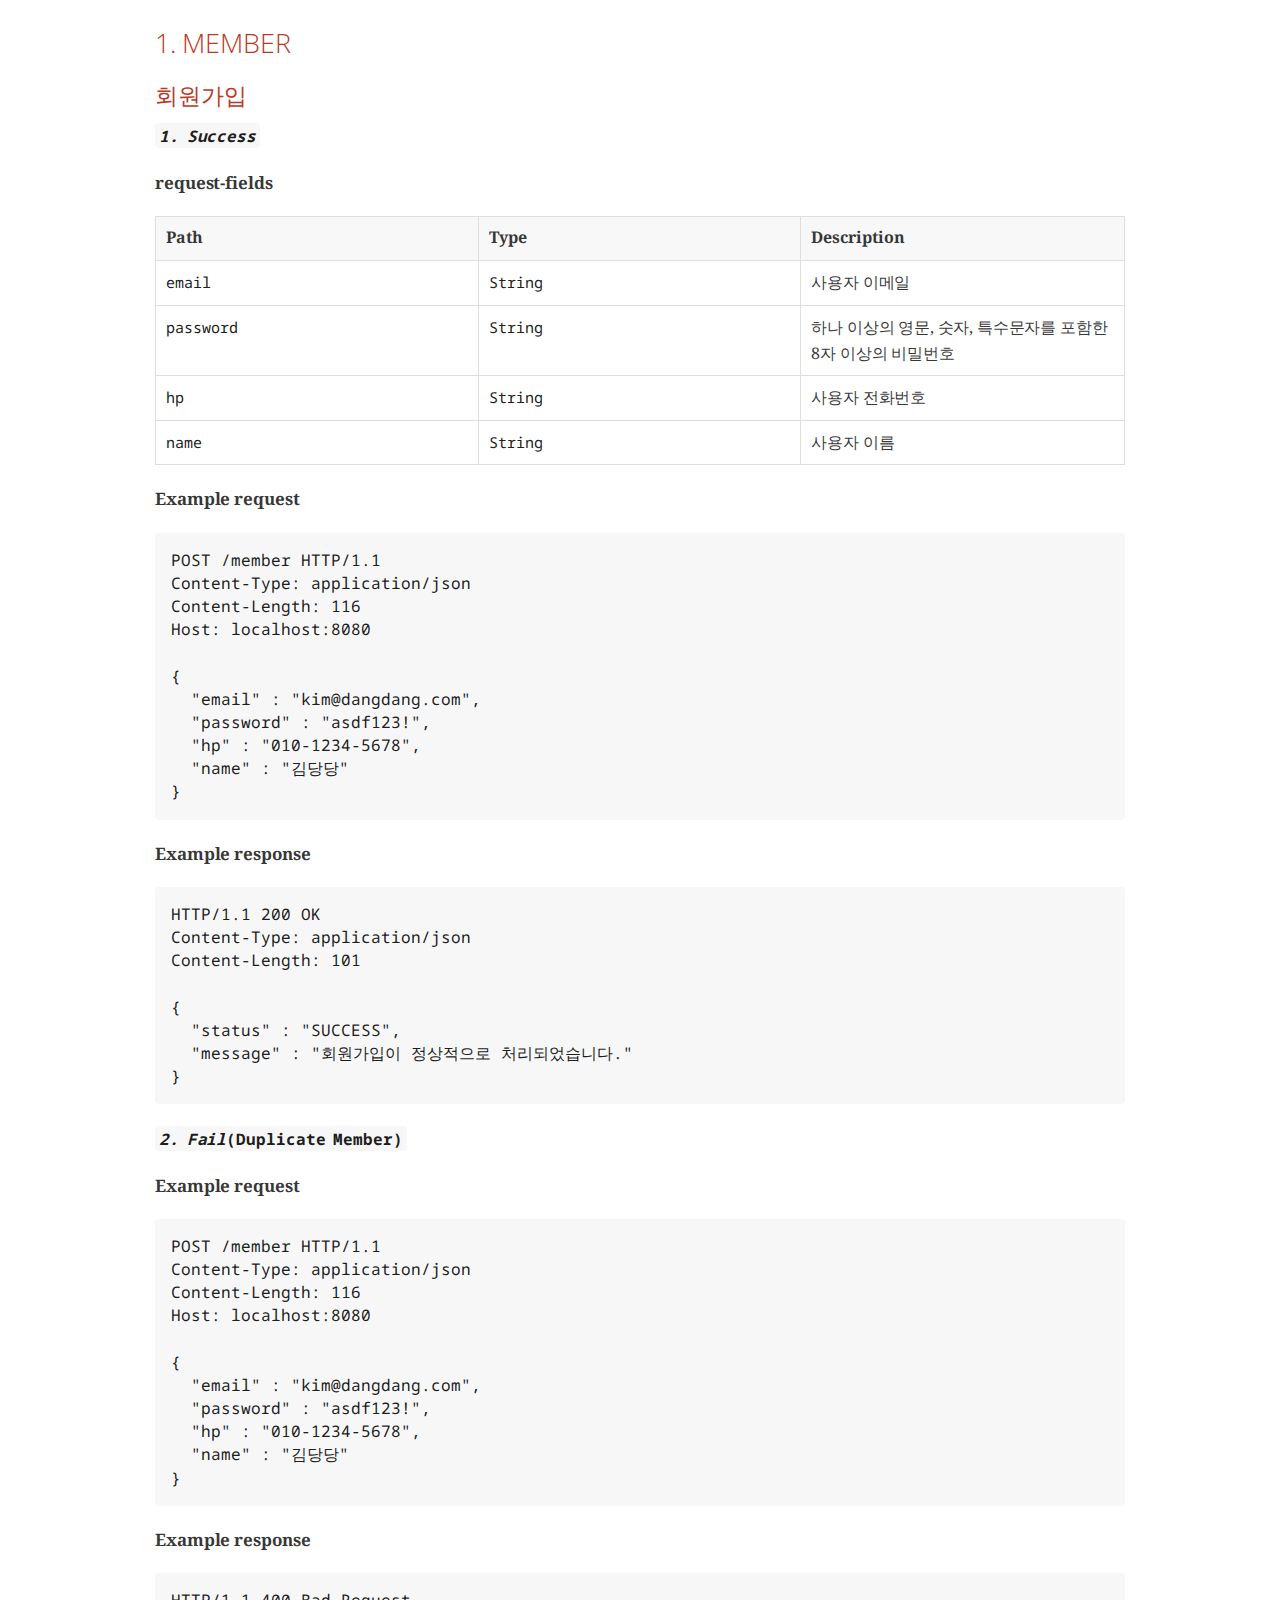
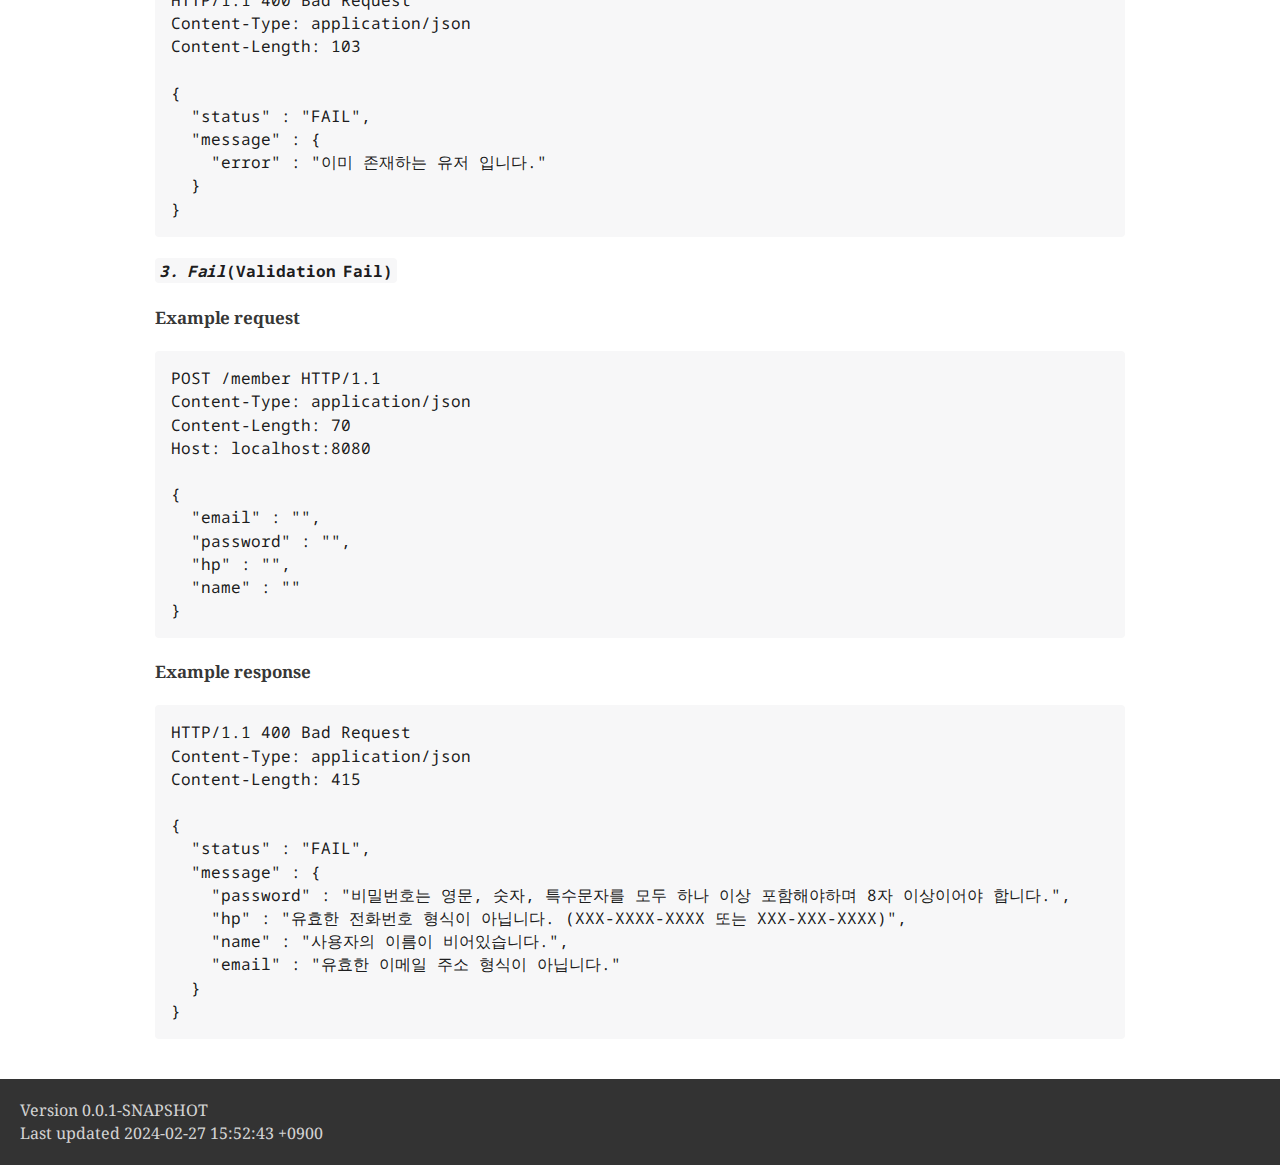
==== src/main/resources/static/docs/api-guide.html @ 4c4b7e00 "refactor: API 응답 양식 변경 chore: 멤버 컨트롤러 스펙 메시지 변경 / 빌드 그래들 Rest Docs 추가 implement: 회원가입 테스트 코드 작성" ====
<!DOCTYPE html>
<html lang="en">
<head>
<meta charset="UTF-8">
<meta http-equiv="X-UA-Compatible" content="IE=edge">
<meta name="viewport" content="width=device-width, initial-scale=1.0">
<meta name="generator" content="Asciidoctor 2.0.10">
<title>1. MEMBER</title>
<link rel="stylesheet" href="https://fonts.googleapis.com/css?family=Open+Sans:300,300italic,400,400italic,600,600italic%7CNoto+Serif:400,400italic,700,700italic%7CDroid+Sans+Mono:400,700">
<style>
/* Asciidoctor default stylesheet | MIT License | https://asciidoctor.org */
/* Uncomment @import statement to use as custom stylesheet */
/*@import "https://fonts.googleapis.com/css?family=Open+Sans:300,300italic,400,400italic,600,600italic%7CNoto+Serif:400,400italic,700,700italic%7CDroid+Sans+Mono:400,700";*/
article,aside,details,figcaption,figure,footer,header,hgroup,main,nav,section{display:block}
audio,video{display:inline-block}
audio:not([controls]){display:none;height:0}
html{font-family:sans-serif;-ms-text-size-adjust:100%;-webkit-text-size-adjust:100%}
a{background:none}
a:focus{outline:thin dotted}
a:active,a:hover{outline:0}
h1{font-size:2em;margin:.67em 0}
abbr[title]{border-bottom:1px dotted}
b,strong{font-weight:bold}
dfn{font-style:italic}
hr{-moz-box-sizing:content-box;box-sizing:content-box;height:0}
mark{background:#ff0;color:#000}
code,kbd,pre,samp{font-family:monospace;font-size:1em}
pre{white-space:pre-wrap}
q{quotes:"\201C" "\201D" "\2018" "\2019"}
small{font-size:80%}
sub,sup{font-size:75%;line-height:0;position:relative;vertical-align:baseline}
sup{top:-.5em}
sub{bottom:-.25em}
img{border:0}
svg:not(:root){overflow:hidden}
figure{margin:0}
fieldset{border:1px solid silver;margin:0 2px;padding:.35em .625em .75em}
legend{border:0;padding:0}
button,input,select,textarea{font-family:inherit;font-size:100%;margin:0}
button,input{line-height:normal}
button,select{text-transform:none}
button,html input[type="button"],input[type="reset"],input[type="submit"]{-webkit-appearance:button;cursor:pointer}
button[disabled],html input[disabled]{cursor:default}
input[type="checkbox"],input[type="radio"]{box-sizing:border-box;padding:0}
button::-moz-focus-inner,input::-moz-focus-inner{border:0;padding:0}
textarea{overflow:auto;vertical-align:top}
table{border-collapse:collapse;border-spacing:0}
*,*::before,*::after{-moz-box-sizing:border-box;-webkit-box-sizing:border-box;box-sizing:border-box}
html,body{font-size:100%}
body{background:#fff;color:rgba(0,0,0,.8);padding:0;margin:0;font-family:"Noto Serif","DejaVu Serif",serif;font-weight:400;font-style:normal;line-height:1;position:relative;cursor:auto;tab-size:4;-moz-osx-font-smoothing:grayscale;-webkit-font-smoothing:antialiased}
a:hover{cursor:pointer}
img,object,embed{max-width:100%;height:auto}
object,embed{height:100%}
img{-ms-interpolation-mode:bicubic}
.left{float:left!important}
.right{float:right!important}
.text-left{text-align:left!important}
.text-right{text-align:right!important}
.text-center{text-align:center!important}
.text-justify{text-align:justify!important}
.hide{display:none}
img,object,svg{display:inline-block;vertical-align:middle}
textarea{height:auto;min-height:50px}
select{width:100%}
.center{margin-left:auto;margin-right:auto}
.stretch{width:100%}
.subheader,.admonitionblock td.content>.title,.audioblock>.title,.exampleblock>.title,.imageblock>.title,.listingblock>.title,.literalblock>.title,.stemblock>.title,.openblock>.title,.paragraph>.title,.quoteblock>.title,table.tableblock>.title,.verseblock>.title,.videoblock>.title,.dlist>.title,.olist>.title,.ulist>.title,.qlist>.title,.hdlist>.title{line-height:1.45;color:#7a2518;font-weight:400;margin-top:0;margin-bottom:.25em}
div,dl,dt,dd,ul,ol,li,h1,h2,h3,#toctitle,.sidebarblock>.content>.title,h4,h5,h6,pre,form,p,blockquote,th,td{margin:0;padding:0;direction:ltr}
a{color:#2156a5;text-decoration:underline;line-height:inherit}
a:hover,a:focus{color:#1d4b8f}
a img{border:0}
p{font-family:inherit;font-weight:400;font-size:1em;line-height:1.6;margin-bottom:1.25em;text-rendering:optimizeLegibility}
p aside{font-size:.875em;line-height:1.35;font-style:italic}
h1,h2,h3,#toctitle,.sidebarblock>.content>.title,h4,h5,h6{font-family:"Open Sans","DejaVu Sans",sans-serif;font-weight:300;font-style:normal;color:#ba3925;text-rendering:optimizeLegibility;margin-top:1em;margin-bottom:.5em;line-height:1.0125em}
h1 small,h2 small,h3 small,#toctitle small,.sidebarblock>.content>.title small,h4 small,h5 small,h6 small{font-size:60%;color:#e99b8f;line-height:0}
h1{font-size:2.125em}
h2{font-size:1.6875em}
h3,#toctitle,.sidebarblock>.content>.title{font-size:1.375em}
h4,h5{font-size:1.125em}
h6{font-size:1em}
hr{border:solid #dddddf;border-width:1px 0 0;clear:both;margin:1.25em 0 1.1875em;height:0}
em,i{font-style:italic;line-height:inherit}
strong,b{font-weight:bold;line-height:inherit}
small{font-size:60%;line-height:inherit}
code{font-family:"Droid Sans Mono","DejaVu Sans Mono",monospace;font-weight:400;color:rgba(0,0,0,.9)}
ul,ol,dl{font-size:1em;line-height:1.6;margin-bottom:1.25em;list-style-position:outside;font-family:inherit}
ul,ol{margin-left:1.5em}
ul li ul,ul li ol{margin-left:1.25em;margin-bottom:0;font-size:1em}
ul.square li ul,ul.circle li ul,ul.disc li ul{list-style:inherit}
ul.square{list-style-type:square}
ul.circle{list-style-type:circle}
ul.disc{list-style-type:disc}
ol li ul,ol li ol{margin-left:1.25em;margin-bottom:0}
dl dt{margin-bottom:.3125em;font-weight:bold}
dl dd{margin-bottom:1.25em}
abbr,acronym{text-transform:uppercase;font-size:90%;color:rgba(0,0,0,.8);border-bottom:1px dotted #ddd;cursor:help}
abbr{text-transform:none}
blockquote{margin:0 0 1.25em;padding:.5625em 1.25em 0 1.1875em;border-left:1px solid #ddd}
blockquote cite{display:block;font-size:.9375em;color:rgba(0,0,0,.6)}
blockquote cite::before{content:"\2014 \0020"}
blockquote cite a,blockquote cite a:visited{color:rgba(0,0,0,.6)}
blockquote,blockquote p{line-height:1.6;color:rgba(0,0,0,.85)}
@media screen and (min-width:768px){h1,h2,h3,#toctitle,.sidebarblock>.content>.title,h4,h5,h6{line-height:1.2}
h1{font-size:2.75em}
h2{font-size:2.3125em}
h3,#toctitle,.sidebarblock>.content>.title{font-size:1.6875em}
h4{font-size:1.4375em}}
table{background:#fff;margin-bottom:1.25em;border:solid 1px #dedede}
table thead,table tfoot{background:#f7f8f7}
table thead tr th,table thead tr td,table tfoot tr th,table tfoot tr td{padding:.5em .625em .625em;font-size:inherit;color:rgba(0,0,0,.8);text-align:left}
table tr th,table tr td{padding:.5625em .625em;font-size:inherit;color:rgba(0,0,0,.8)}
table tr.even,table tr.alt{background:#f8f8f7}
table thead tr th,table tfoot tr th,table tbody tr td,table tr td,table tfoot tr td{display:table-cell;line-height:1.6}
h1,h2,h3,#toctitle,.sidebarblock>.content>.title,h4,h5,h6{line-height:1.2;word-spacing:-.05em}
h1 strong,h2 strong,h3 strong,#toctitle strong,.sidebarblock>.content>.title strong,h4 strong,h5 strong,h6 strong{font-weight:400}
.clearfix::before,.clearfix::after,.float-group::before,.float-group::after{content:" ";display:table}
.clearfix::after,.float-group::after{clear:both}
:not(pre):not([class^=L])>code{font-size:.9375em;font-style:normal!important;letter-spacing:0;padding:.1em .5ex;word-spacing:-.15em;background:#f7f7f8;-webkit-border-radius:4px;border-radius:4px;line-height:1.45;text-rendering:optimizeSpeed;word-wrap:break-word}
:not(pre)>code.nobreak{word-wrap:normal}
:not(pre)>code.nowrap{white-space:nowrap}
pre{color:rgba(0,0,0,.9);font-family:"Droid Sans Mono","DejaVu Sans Mono",monospace;line-height:1.45;text-rendering:optimizeSpeed}
pre code,pre pre{color:inherit;font-size:inherit;line-height:inherit}
pre>code{display:block}
pre.nowrap,pre.nowrap pre{white-space:pre;word-wrap:normal}
em em{font-style:normal}
strong strong{font-weight:400}
.keyseq{color:rgba(51,51,51,.8)}
kbd{font-family:"Droid Sans Mono","DejaVu Sans Mono",monospace;display:inline-block;color:rgba(0,0,0,.8);font-size:.65em;line-height:1.45;background:#f7f7f7;border:1px solid #ccc;-webkit-border-radius:3px;border-radius:3px;-webkit-box-shadow:0 1px 0 rgba(0,0,0,.2),0 0 0 .1em white inset;box-shadow:0 1px 0 rgba(0,0,0,.2),0 0 0 .1em #fff inset;margin:0 .15em;padding:.2em .5em;vertical-align:middle;position:relative;top:-.1em;white-space:nowrap}
.keyseq kbd:first-child{margin-left:0}
.keyseq kbd:last-child{margin-right:0}
.menuseq,.menuref{color:#000}
.menuseq b:not(.caret),.menuref{font-weight:inherit}
.menuseq{word-spacing:-.02em}
.menuseq b.caret{font-size:1.25em;line-height:.8}
.menuseq i.caret{font-weight:bold;text-align:center;width:.45em}
b.button::before,b.button::after{position:relative;top:-1px;font-weight:400}
b.button::before{content:"[";padding:0 3px 0 2px}
b.button::after{content:"]";padding:0 2px 0 3px}
p a>code:hover{color:rgba(0,0,0,.9)}
#header,#content,#footnotes,#footer{width:100%;margin-left:auto;margin-right:auto;margin-top:0;margin-bottom:0;max-width:62.5em;*zoom:1;position:relative;padding-left:.9375em;padding-right:.9375em}
#header::before,#header::after,#content::before,#content::after,#footnotes::before,#footnotes::after,#footer::before,#footer::after{content:" ";display:table}
#header::after,#content::after,#footnotes::after,#footer::after{clear:both}
#content{margin-top:1.25em}
#content::before{content:none}
#header>h1:first-child{color:rgba(0,0,0,.85);margin-top:2.25rem;margin-bottom:0}
#header>h1:first-child+#toc{margin-top:8px;border-top:1px solid #dddddf}
#header>h1:only-child,body.toc2 #header>h1:nth-last-child(2){border-bottom:1px solid #dddddf;padding-bottom:8px}
#header .details{border-bottom:1px solid #dddddf;line-height:1.45;padding-top:.25em;padding-bottom:.25em;padding-left:.25em;color:rgba(0,0,0,.6);display:-ms-flexbox;display:-webkit-flex;display:flex;-ms-flex-flow:row wrap;-webkit-flex-flow:row wrap;flex-flow:row wrap}
#header .details span:first-child{margin-left:-.125em}
#header .details span.email a{color:rgba(0,0,0,.85)}
#header .details br{display:none}
#header .details br+span::before{content:"\00a0\2013\00a0"}
#header .details br+span.author::before{content:"\00a0\22c5\00a0";color:rgba(0,0,0,.85)}
#header .details br+span#revremark::before{content:"\00a0|\00a0"}
#header #revnumber{text-transform:capitalize}
#header #revnumber::after{content:"\00a0"}
#content>h1:first-child:not([class]){color:rgba(0,0,0,.85);border-bottom:1px solid #dddddf;padding-bottom:8px;margin-top:0;padding-top:1rem;margin-bottom:1.25rem}
#toc{border-bottom:1px solid #e7e7e9;padding-bottom:.5em}
#toc>ul{margin-left:.125em}
#toc ul.sectlevel0>li>a{font-style:italic}
#toc ul.sectlevel0 ul.sectlevel1{margin:.5em 0}
#toc ul{font-family:"Open Sans","DejaVu Sans",sans-serif;list-style-type:none}
#toc li{line-height:1.3334;margin-top:.3334em}
#toc a{text-decoration:none}
#toc a:active{text-decoration:underline}
#toctitle{color:#7a2518;font-size:1.2em}
@media screen and (min-width:768px){#toctitle{font-size:1.375em}
body.toc2{padding-left:15em;padding-right:0}
#toc.toc2{margin-top:0!important;background:#f8f8f7;position:fixed;width:15em;left:0;top:0;border-right:1px solid #e7e7e9;border-top-width:0!important;border-bottom-width:0!important;z-index:1000;padding:1.25em 1em;height:100%;overflow:auto}
#toc.toc2 #toctitle{margin-top:0;margin-bottom:.8rem;font-size:1.2em}
#toc.toc2>ul{font-size:.9em;margin-bottom:0}
#toc.toc2 ul ul{margin-left:0;padding-left:1em}
#toc.toc2 ul.sectlevel0 ul.sectlevel1{padding-left:0;margin-top:.5em;margin-bottom:.5em}
body.toc2.toc-right{padding-left:0;padding-right:15em}
body.toc2.toc-right #toc.toc2{border-right-width:0;border-left:1px solid #e7e7e9;left:auto;right:0}}
@media screen and (min-width:1280px){body.toc2{padding-left:20em;padding-right:0}
#toc.toc2{width:20em}
#toc.toc2 #toctitle{font-size:1.375em}
#toc.toc2>ul{font-size:.95em}
#toc.toc2 ul ul{padding-left:1.25em}
body.toc2.toc-right{padding-left:0;padding-right:20em}}
#content #toc{border-style:solid;border-width:1px;border-color:#e0e0dc;margin-bottom:1.25em;padding:1.25em;background:#f8f8f7;-webkit-border-radius:4px;border-radius:4px}
#content #toc>:first-child{margin-top:0}
#content #toc>:last-child{margin-bottom:0}
#footer{max-width:100%;background:rgba(0,0,0,.8);padding:1.25em}
#footer-text{color:rgba(255,255,255,.8);line-height:1.44}
#content{margin-bottom:.625em}
.sect1{padding-bottom:.625em}
@media screen and (min-width:768px){#content{margin-bottom:1.25em}
.sect1{padding-bottom:1.25em}}
.sect1:last-child{padding-bottom:0}
.sect1+.sect1{border-top:1px solid #e7e7e9}
#content h1>a.anchor,h2>a.anchor,h3>a.anchor,#toctitle>a.anchor,.sidebarblock>.content>.title>a.anchor,h4>a.anchor,h5>a.anchor,h6>a.anchor{position:absolute;z-index:1001;width:1.5ex;margin-left:-1.5ex;display:block;text-decoration:none!important;visibility:hidden;text-align:center;font-weight:400}
#content h1>a.anchor::before,h2>a.anchor::before,h3>a.anchor::before,#toctitle>a.anchor::before,.sidebarblock>.content>.title>a.anchor::before,h4>a.anchor::before,h5>a.anchor::before,h6>a.anchor::before{content:"\00A7";font-size:.85em;display:block;padding-top:.1em}
#content h1:hover>a.anchor,#content h1>a.anchor:hover,h2:hover>a.anchor,h2>a.anchor:hover,h3:hover>a.anchor,#toctitle:hover>a.anchor,.sidebarblock>.content>.title:hover>a.anchor,h3>a.anchor:hover,#toctitle>a.anchor:hover,.sidebarblock>.content>.title>a.anchor:hover,h4:hover>a.anchor,h4>a.anchor:hover,h5:hover>a.anchor,h5>a.anchor:hover,h6:hover>a.anchor,h6>a.anchor:hover{visibility:visible}
#content h1>a.link,h2>a.link,h3>a.link,#toctitle>a.link,.sidebarblock>.content>.title>a.link,h4>a.link,h5>a.link,h6>a.link{color:#ba3925;text-decoration:none}
#content h1>a.link:hover,h2>a.link:hover,h3>a.link:hover,#toctitle>a.link:hover,.sidebarblock>.content>.title>a.link:hover,h4>a.link:hover,h5>a.link:hover,h6>a.link:hover{color:#a53221}
details,.audioblock,.imageblock,.literalblock,.listingblock,.stemblock,.videoblock{margin-bottom:1.25em}
details>summary:first-of-type{cursor:pointer;display:list-item;outline:none;margin-bottom:.75em}
.admonitionblock td.content>.title,.audioblock>.title,.exampleblock>.title,.imageblock>.title,.listingblock>.title,.literalblock>.title,.stemblock>.title,.openblock>.title,.paragraph>.title,.quoteblock>.title,table.tableblock>.title,.verseblock>.title,.videoblock>.title,.dlist>.title,.olist>.title,.ulist>.title,.qlist>.title,.hdlist>.title{text-rendering:optimizeLegibility;text-align:left;font-family:"Noto Serif","DejaVu Serif",serif;font-size:1rem;font-style:italic}
table.tableblock.fit-content>caption.title{white-space:nowrap;width:0}
.paragraph.lead>p,#preamble>.sectionbody>[class="paragraph"]:first-of-type p{font-size:1.21875em;line-height:1.6;color:rgba(0,0,0,.85)}
table.tableblock #preamble>.sectionbody>[class="paragraph"]:first-of-type p{font-size:inherit}
.admonitionblock>table{border-collapse:separate;border:0;background:none;width:100%}
.admonitionblock>table td.icon{text-align:center;width:80px}
.admonitionblock>table td.icon img{max-width:none}
.admonitionblock>table td.icon .title{font-weight:bold;font-family:"Open Sans","DejaVu Sans",sans-serif;text-transform:uppercase}
.admonitionblock>table td.content{padding-left:1.125em;padding-right:1.25em;border-left:1px solid #dddddf;color:rgba(0,0,0,.6)}
.admonitionblock>table td.content>:last-child>:last-child{margin-bottom:0}
.exampleblock>.content{border-style:solid;border-width:1px;border-color:#e6e6e6;margin-bottom:1.25em;padding:1.25em;background:#fff;-webkit-border-radius:4px;border-radius:4px}
.exampleblock>.content>:first-child{margin-top:0}
.exampleblock>.content>:last-child{margin-bottom:0}
.sidebarblock{border-style:solid;border-width:1px;border-color:#dbdbd6;margin-bottom:1.25em;padding:1.25em;background:#f3f3f2;-webkit-border-radius:4px;border-radius:4px}
.sidebarblock>:first-child{margin-top:0}
.sidebarblock>:last-child{margin-bottom:0}
.sidebarblock>.content>.title{color:#7a2518;margin-top:0;text-align:center}
.exampleblock>.content>:last-child>:last-child,.exampleblock>.content .olist>ol>li:last-child>:last-child,.exampleblock>.content .ulist>ul>li:last-child>:last-child,.exampleblock>.content .qlist>ol>li:last-child>:last-child,.sidebarblock>.content>:last-child>:last-child,.sidebarblock>.content .olist>ol>li:last-child>:last-child,.sidebarblock>.content .ulist>ul>li:last-child>:last-child,.sidebarblock>.content .qlist>ol>li:last-child>:last-child{margin-bottom:0}
.literalblock pre,.listingblock>.content>pre{-webkit-border-radius:4px;border-radius:4px;word-wrap:break-word;overflow-x:auto;padding:1em;font-size:.8125em}
@media screen and (min-width:768px){.literalblock pre,.listingblock>.content>pre{font-size:.90625em}}
@media screen and (min-width:1280px){.literalblock pre,.listingblock>.content>pre{font-size:1em}}
.literalblock pre,.listingblock>.content>pre:not(.highlight),.listingblock>.content>pre[class="highlight"],.listingblock>.content>pre[class^="highlight "]{background:#f7f7f8}
.literalblock.output pre{color:#f7f7f8;background:rgba(0,0,0,.9)}
.listingblock>.content{position:relative}
.listingblock code[data-lang]::before{display:none;content:attr(data-lang);position:absolute;font-size:.75em;top:.425rem;right:.5rem;line-height:1;text-transform:uppercase;color:inherit;opacity:.5}
.listingblock:hover code[data-lang]::before{display:block}
.listingblock.terminal pre .command::before{content:attr(data-prompt);padding-right:.5em;color:inherit;opacity:.5}
.listingblock.terminal pre .command:not([data-prompt])::before{content:"$"}
.listingblock pre.highlightjs{padding:0}
.listingblock pre.highlightjs>code{padding:1em;-webkit-border-radius:4px;border-radius:4px}
.listingblock pre.prettyprint{border-width:0}
.prettyprint{background:#f7f7f8}
pre.prettyprint .linenums{line-height:1.45;margin-left:2em}
pre.prettyprint li{background:none;list-style-type:inherit;padding-left:0}
pre.prettyprint li code[data-lang]::before{opacity:1}
pre.prettyprint li:not(:first-child) code[data-lang]::before{display:none}
table.linenotable{border-collapse:separate;border:0;margin-bottom:0;background:none}
table.linenotable td[class]{color:inherit;vertical-align:top;padding:0;line-height:inherit;white-space:normal}
table.linenotable td.code{padding-left:.75em}
table.linenotable td.linenos{border-right:1px solid currentColor;opacity:.35;padding-right:.5em}
pre.pygments .lineno{border-right:1px solid currentColor;opacity:.35;display:inline-block;margin-right:.75em}
pre.pygments .lineno::before{content:"";margin-right:-.125em}
.quoteblock{margin:0 1em 1.25em 1.5em;display:table}
.quoteblock:not(.excerpt)>.title{margin-left:-1.5em;margin-bottom:.75em}
.quoteblock blockquote,.quoteblock p{color:rgba(0,0,0,.85);font-size:1.15rem;line-height:1.75;word-spacing:.1em;letter-spacing:0;font-style:italic;text-align:justify}
.quoteblock blockquote{margin:0;padding:0;border:0}
.quoteblock blockquote::before{content:"\201c";float:left;font-size:2.75em;font-weight:bold;line-height:.6em;margin-left:-.6em;color:#7a2518;text-shadow:0 1px 2px rgba(0,0,0,.1)}
.quoteblock blockquote>.paragraph:last-child p{margin-bottom:0}
.quoteblock .attribution{margin-top:.75em;margin-right:.5ex;text-align:right}
.verseblock{margin:0 1em 1.25em}
.verseblock pre{font-family:"Open Sans","DejaVu Sans",sans;font-size:1.15rem;color:rgba(0,0,0,.85);font-weight:300;text-rendering:optimizeLegibility}
.verseblock pre strong{font-weight:400}
.verseblock .attribution{margin-top:1.25rem;margin-left:.5ex}
.quoteblock .attribution,.verseblock .attribution{font-size:.9375em;line-height:1.45;font-style:italic}
.quoteblock .attribution br,.verseblock .attribution br{display:none}
.quoteblock .attribution cite,.verseblock .attribution cite{display:block;letter-spacing:-.025em;color:rgba(0,0,0,.6)}
.quoteblock.abstract blockquote::before,.quoteblock.excerpt blockquote::before,.quoteblock .quoteblock blockquote::before{display:none}
.quoteblock.abstract blockquote,.quoteblock.abstract p,.quoteblock.excerpt blockquote,.quoteblock.excerpt p,.quoteblock .quoteblock blockquote,.quoteblock .quoteblock p{line-height:1.6;word-spacing:0}
.quoteblock.abstract{margin:0 1em 1.25em;display:block}
.quoteblock.abstract>.title{margin:0 0 .375em;font-size:1.15em;text-align:center}
.quoteblock.excerpt>blockquote,.quoteblock .quoteblock{padding:0 0 .25em 1em;border-left:.25em solid #dddddf}
.quoteblock.excerpt,.quoteblock .quoteblock{margin-left:0}
.quoteblock.excerpt blockquote,.quoteblock.excerpt p,.quoteblock .quoteblock blockquote,.quoteblock .quoteblock p{color:inherit;font-size:1.0625rem}
.quoteblock.excerpt .attribution,.quoteblock .quoteblock .attribution{color:inherit;text-align:left;margin-right:0}
table.tableblock{max-width:100%;border-collapse:separate}
p.tableblock:last-child{margin-bottom:0}
td.tableblock>.content>:last-child{margin-bottom:-1.25em}
td.tableblock>.content>:last-child.sidebarblock{margin-bottom:0}
table.tableblock,th.tableblock,td.tableblock{border:0 solid #dedede}
table.grid-all>thead>tr>.tableblock,table.grid-all>tbody>tr>.tableblock{border-width:0 1px 1px 0}
table.grid-all>tfoot>tr>.tableblock{border-width:1px 1px 0 0}
table.grid-cols>*>tr>.tableblock{border-width:0 1px 0 0}
table.grid-rows>thead>tr>.tableblock,table.grid-rows>tbody>tr>.tableblock{border-width:0 0 1px}
table.grid-rows>tfoot>tr>.tableblock{border-width:1px 0 0}
table.grid-all>*>tr>.tableblock:last-child,table.grid-cols>*>tr>.tableblock:last-child{border-right-width:0}
table.grid-all>tbody>tr:last-child>.tableblock,table.grid-all>thead:last-child>tr>.tableblock,table.grid-rows>tbody>tr:last-child>.tableblock,table.grid-rows>thead:last-child>tr>.tableblock{border-bottom-width:0}
table.frame-all{border-width:1px}
table.frame-sides{border-width:0 1px}
table.frame-topbot,table.frame-ends{border-width:1px 0}
table.stripes-all tr,table.stripes-odd tr:nth-of-type(odd),table.stripes-even tr:nth-of-type(even),table.stripes-hover tr:hover{background:#f8f8f7}
th.halign-left,td.halign-left{text-align:left}
th.halign-right,td.halign-right{text-align:right}
th.halign-center,td.halign-center{text-align:center}
th.valign-top,td.valign-top{vertical-align:top}
th.valign-bottom,td.valign-bottom{vertical-align:bottom}
th.valign-middle,td.valign-middle{vertical-align:middle}
table thead th,table tfoot th{font-weight:bold}
tbody tr th{display:table-cell;line-height:1.6;background:#f7f8f7}
tbody tr th,tbody tr th p,tfoot tr th,tfoot tr th p{color:rgba(0,0,0,.8);font-weight:bold}
p.tableblock>code:only-child{background:none;padding:0}
p.tableblock{font-size:1em}
ol{margin-left:1.75em}
ul li ol{margin-left:1.5em}
dl dd{margin-left:1.125em}
dl dd:last-child,dl dd:last-child>:last-child{margin-bottom:0}
ol>li p,ul>li p,ul dd,ol dd,.olist .olist,.ulist .ulist,.ulist .olist,.olist .ulist{margin-bottom:.625em}
ul.checklist,ul.none,ol.none,ul.no-bullet,ol.no-bullet,ol.unnumbered,ul.unstyled,ol.unstyled{list-style-type:none}
ul.no-bullet,ol.no-bullet,ol.unnumbered{margin-left:.625em}
ul.unstyled,ol.unstyled{margin-left:0}
ul.checklist{margin-left:.625em}
ul.checklist li>p:first-child>.fa-square-o:first-child,ul.checklist li>p:first-child>.fa-check-square-o:first-child{width:1.25em;font-size:.8em;position:relative;bottom:.125em}
ul.checklist li>p:first-child>input[type="checkbox"]:first-child{margin-right:.25em}
ul.inline{display:-ms-flexbox;display:-webkit-box;display:flex;-ms-flex-flow:row wrap;-webkit-flex-flow:row wrap;flex-flow:row wrap;list-style:none;margin:0 0 .625em -1.25em}
ul.inline>li{margin-left:1.25em}
.unstyled dl dt{font-weight:400;font-style:normal}
ol.arabic{list-style-type:decimal}
ol.decimal{list-style-type:decimal-leading-zero}
ol.loweralpha{list-style-type:lower-alpha}
ol.upperalpha{list-style-type:upper-alpha}
ol.lowerroman{list-style-type:lower-roman}
ol.upperroman{list-style-type:upper-roman}
ol.lowergreek{list-style-type:lower-greek}
.hdlist>table,.colist>table{border:0;background:none}
.hdlist>table>tbody>tr,.colist>table>tbody>tr{background:none}
td.hdlist1,td.hdlist2{vertical-align:top;padding:0 .625em}
td.hdlist1{font-weight:bold;padding-bottom:1.25em}
.literalblock+.colist,.listingblock+.colist{margin-top:-.5em}
.colist td:not([class]):first-child{padding:.4em .75em 0;line-height:1;vertical-align:top}
.colist td:not([class]):first-child img{max-width:none}
.colist td:not([class]):last-child{padding:.25em 0}
.thumb,.th{line-height:0;display:inline-block;border:solid 4px #fff;-webkit-box-shadow:0 0 0 1px #ddd;box-shadow:0 0 0 1px #ddd}
.imageblock.left{margin:.25em .625em 1.25em 0}
.imageblock.right{margin:.25em 0 1.25em .625em}
.imageblock>.title{margin-bottom:0}
.imageblock.thumb,.imageblock.th{border-width:6px}
.imageblock.thumb>.title,.imageblock.th>.title{padding:0 .125em}
.image.left,.image.right{margin-top:.25em;margin-bottom:.25em;display:inline-block;line-height:0}
.image.left{margin-right:.625em}
.image.right{margin-left:.625em}
a.image{text-decoration:none;display:inline-block}
a.image object{pointer-events:none}
sup.footnote,sup.footnoteref{font-size:.875em;position:static;vertical-align:super}
sup.footnote a,sup.footnoteref a{text-decoration:none}
sup.footnote a:active,sup.footnoteref a:active{text-decoration:underline}
#footnotes{padding-top:.75em;padding-bottom:.75em;margin-bottom:.625em}
#footnotes hr{width:20%;min-width:6.25em;margin:-.25em 0 .75em;border-width:1px 0 0}
#footnotes .footnote{padding:0 .375em 0 .225em;line-height:1.3334;font-size:.875em;margin-left:1.2em;margin-bottom:.2em}
#footnotes .footnote a:first-of-type{font-weight:bold;text-decoration:none;margin-left:-1.05em}
#footnotes .footnote:last-of-type{margin-bottom:0}
#content #footnotes{margin-top:-.625em;margin-bottom:0;padding:.75em 0}
.gist .file-data>table{border:0;background:#fff;width:100%;margin-bottom:0}
.gist .file-data>table td.line-data{width:99%}
div.unbreakable{page-break-inside:avoid}
.big{font-size:larger}
.small{font-size:smaller}
.underline{text-decoration:underline}
.overline{text-decoration:overline}
.line-through{text-decoration:line-through}
.aqua{color:#00bfbf}
.aqua-background{background:#00fafa}
.black{color:#000}
.black-background{background:#000}
.blue{color:#0000bf}
.blue-background{background:#0000fa}
.fuchsia{color:#bf00bf}
.fuchsia-background{background:#fa00fa}
.gray{color:#606060}
.gray-background{background:#7d7d7d}
.green{color:#006000}
.green-background{background:#007d00}
.lime{color:#00bf00}
.lime-background{background:#00fa00}
.maroon{color:#600000}
.maroon-background{background:#7d0000}
.navy{color:#000060}
.navy-background{background:#00007d}
.olive{color:#606000}
.olive-background{background:#7d7d00}
.purple{color:#600060}
.purple-background{background:#7d007d}
.red{color:#bf0000}
.red-background{background:#fa0000}
.silver{color:#909090}
.silver-background{background:#bcbcbc}
.teal{color:#006060}
.teal-background{background:#007d7d}
.white{color:#bfbfbf}
.white-background{background:#fafafa}
.yellow{color:#bfbf00}
.yellow-background{background:#fafa00}
span.icon>.fa{cursor:default}
a span.icon>.fa{cursor:inherit}
.admonitionblock td.icon [class^="fa icon-"]{font-size:2.5em;text-shadow:1px 1px 2px rgba(0,0,0,.5);cursor:default}
.admonitionblock td.icon .icon-note::before{content:"\f05a";color:#19407c}
.admonitionblock td.icon .icon-tip::before{content:"\f0eb";text-shadow:1px 1px 2px rgba(155,155,0,.8);color:#111}
.admonitionblock td.icon .icon-warning::before{content:"\f071";color:#bf6900}
.admonitionblock td.icon .icon-caution::before{content:"\f06d";color:#bf3400}
.admonitionblock td.icon .icon-important::before{content:"\f06a";color:#bf0000}
.conum[data-value]{display:inline-block;color:#fff!important;background:rgba(0,0,0,.8);-webkit-border-radius:100px;border-radius:100px;text-align:center;font-size:.75em;width:1.67em;height:1.67em;line-height:1.67em;font-family:"Open Sans","DejaVu Sans",sans-serif;font-style:normal;font-weight:bold}
.conum[data-value] *{color:#fff!important}
.conum[data-value]+b{display:none}
.conum[data-value]::after{content:attr(data-value)}
pre .conum[data-value]{position:relative;top:-.125em}
b.conum *{color:inherit!important}
.conum:not([data-value]):empty{display:none}
dt,th.tableblock,td.content,div.footnote{text-rendering:optimizeLegibility}
h1,h2,p,td.content,span.alt{letter-spacing:-.01em}
p strong,td.content strong,div.footnote strong{letter-spacing:-.005em}
p,blockquote,dt,td.content,span.alt{font-size:1.0625rem}
p{margin-bottom:1.25rem}
.sidebarblock p,.sidebarblock dt,.sidebarblock td.content,p.tableblock{font-size:1em}
.exampleblock>.content{background:#fffef7;border-color:#e0e0dc;-webkit-box-shadow:0 1px 4px #e0e0dc;box-shadow:0 1px 4px #e0e0dc}
.print-only{display:none!important}
@page{margin:1.25cm .75cm}
@media print{*{-webkit-box-shadow:none!important;box-shadow:none!important;text-shadow:none!important}
html{font-size:80%}
a{color:inherit!important;text-decoration:underline!important}
a.bare,a[href^="#"],a[href^="mailto:"]{text-decoration:none!important}
a[href^="http:"]:not(.bare)::after,a[href^="https:"]:not(.bare)::after{content:"(" attr(href) ")";display:inline-block;font-size:.875em;padding-left:.25em}
abbr[title]::after{content:" (" attr(title) ")"}
pre,blockquote,tr,img,object,svg{page-break-inside:avoid}
thead{display:table-header-group}
svg{max-width:100%}
p,blockquote,dt,td.content{font-size:1em;orphans:3;widows:3}
h2,h3,#toctitle,.sidebarblock>.content>.title{page-break-after:avoid}
#toc,.sidebarblock,.exampleblock>.content{background:none!important}
#toc{border-bottom:1px solid #dddddf!important;padding-bottom:0!important}
body.book #header{text-align:center}
body.book #header>h1:first-child{border:0!important;margin:2.5em 0 1em}
body.book #header .details{border:0!important;display:block;padding:0!important}
body.book #header .details span:first-child{margin-left:0!important}
body.book #header .details br{display:block}
body.book #header .details br+span::before{content:none!important}
body.book #toc{border:0!important;text-align:left!important;padding:0!important;margin:0!important}
body.book #toc,body.book #preamble,body.book h1.sect0,body.book .sect1>h2{page-break-before:always}
.listingblock code[data-lang]::before{display:block}
#footer{padding:0 .9375em}
.hide-on-print{display:none!important}
.print-only{display:block!important}
.hide-for-print{display:none!important}
.show-for-print{display:inherit!important}}
@media print,amzn-kf8{#header>h1:first-child{margin-top:1.25rem}
.sect1{padding:0!important}
.sect1+.sect1{border:0}
#footer{background:none}
#footer-text{color:rgba(0,0,0,.6);font-size:.9em}}
@media amzn-kf8{#header,#content,#footnotes,#footer{padding:0}}
</style>
</head>
<body class="article">
<div id="header">
</div>
<div id="content">
<div class="sect2">
<h3 id="_1_member">1. MEMBER</h3>
<div class="sect3">
<h4 id="_회원가입">회원가입</h4>
<div class="paragraph">
<p><code><strong><em>1. Success</em></strong></code></p>
</div>
<div class="paragraph">
<p><strong>request-fields</strong></p>
</div>
<table class="tableblock frame-all grid-all stretch">
<colgroup>
<col style="width: 33.3333%;">
<col style="width: 33.3333%;">
<col style="width: 33.3334%;">
</colgroup>
<thead>
<tr>
<th class="tableblock halign-left valign-top">Path</th>
<th class="tableblock halign-left valign-top">Type</th>
<th class="tableblock halign-left valign-top">Description</th>
</tr>
</thead>
<tbody>
<tr>
<td class="tableblock halign-left valign-top"><p class="tableblock"><code>email</code></p></td>
<td class="tableblock halign-left valign-top"><p class="tableblock"><code>String</code></p></td>
<td class="tableblock halign-left valign-top"><p class="tableblock">사용자 이메일</p></td>
</tr>
<tr>
<td class="tableblock halign-left valign-top"><p class="tableblock"><code>password</code></p></td>
<td class="tableblock halign-left valign-top"><p class="tableblock"><code>String</code></p></td>
<td class="tableblock halign-left valign-top"><p class="tableblock">하나 이상의 영문, 숫자, 특수문자를 포함한 8자 이상의 비밀번호</p></td>
</tr>
<tr>
<td class="tableblock halign-left valign-top"><p class="tableblock"><code>hp</code></p></td>
<td class="tableblock halign-left valign-top"><p class="tableblock"><code>String</code></p></td>
<td class="tableblock halign-left valign-top"><p class="tableblock">사용자 전화번호</p></td>
</tr>
<tr>
<td class="tableblock halign-left valign-top"><p class="tableblock"><code>name</code></p></td>
<td class="tableblock halign-left valign-top"><p class="tableblock"><code>String</code></p></td>
<td class="tableblock halign-left valign-top"><p class="tableblock">사용자 이름</p></td>
</tr>
</tbody>
</table>
<div class="paragraph">
<p><strong>Example request</strong></p>
</div>
<div class="listingblock">
<div class="content">
<pre class="highlight nowrap"><code class="language-http" data-lang="http">POST /member HTTP/1.1
Content-Type: application/json
Content-Length: 116
Host: localhost:8080

{
  "email" : "kim@dangdang.com",
  "password" : "asdf123!",
  "hp" : "010-1234-5678",
  "name" : "김당당"
}</code></pre>
</div>
</div>
<div class="paragraph">
<p><strong>Example response</strong></p>
</div>
<div class="listingblock">
<div class="content">
<pre class="highlight nowrap"><code class="language-http" data-lang="http">HTTP/1.1 200 OK
Content-Type: application/json
Content-Length: 101

{
  "status" : "SUCCESS",
  "message" : "회원가입이 정상적으로 처리되었습니다."
}</code></pre>
</div>
</div>
<div class="paragraph">
<p><code><strong><em>2. Fail</em>(Duplicate Member)</strong></code></p>
</div>
<div class="paragraph">
<p><strong>Example request</strong></p>
</div>
<div class="listingblock">
<div class="content">
<pre class="highlight nowrap"><code class="language-http" data-lang="http">POST /member HTTP/1.1
Content-Type: application/json
Content-Length: 116
Host: localhost:8080

{
  "email" : "kim@dangdang.com",
  "password" : "asdf123!",
  "hp" : "010-1234-5678",
  "name" : "김당당"
}</code></pre>
</div>
</div>
<div class="paragraph">
<p><strong>Example response</strong></p>
</div>
<div class="listingblock">
<div class="content">
<pre class="highlight nowrap"><code class="language-http" data-lang="http">HTTP/1.1 400 Bad Request
Content-Type: application/json
Content-Length: 103

{
  "status" : "FAIL",
  "message" : {
    "error" : "이미 존재하는 유저 입니다."
  }
}</code></pre>
</div>
</div>
<div class="paragraph">
<p><code><strong><em>3. Fail</em>(Validation Fail)</strong></code></p>
</div>
<div class="paragraph">
<p><strong>Example request</strong></p>
</div>
<div class="listingblock">
<div class="content">
<pre class="highlight nowrap"><code class="language-http" data-lang="http">POST /member HTTP/1.1
Content-Type: application/json
Content-Length: 70
Host: localhost:8080

{
  "email" : "",
  "password" : "",
  "hp" : "",
  "name" : ""
}</code></pre>
</div>
</div>
<div class="paragraph">
<p><strong>Example response</strong></p>
</div>
<div class="listingblock">
<div class="content">
<pre class="highlight nowrap"><code class="language-http" data-lang="http">HTTP/1.1 400 Bad Request
Content-Type: application/json
Content-Length: 415

{
  "status" : "FAIL",
  "message" : {
    "password" : "비밀번호는 영문, 숫자, 특수문자를 모두 하나 이상 포함해야하며 8자 이상이어야 합니다.",
    "hp" : "유효한 전화번호 형식이 아닙니다. (XXX-XXXX-XXXX 또는 XXX-XXX-XXXX)",
    "name" : "사용자의 이름이 비어있습니다.",
    "email" : "유효한 이메일 주소 형식이 아닙니다."
  }
}</code></pre>
</div>
</div>
</div>
</div>
</div>
<div id="footer">
<div id="footer-text">
Version 0.0.1-SNAPSHOT<br>
Last updated 2024-02-27 15:52:43 +0900
</div>
</div>
</body>
</html>
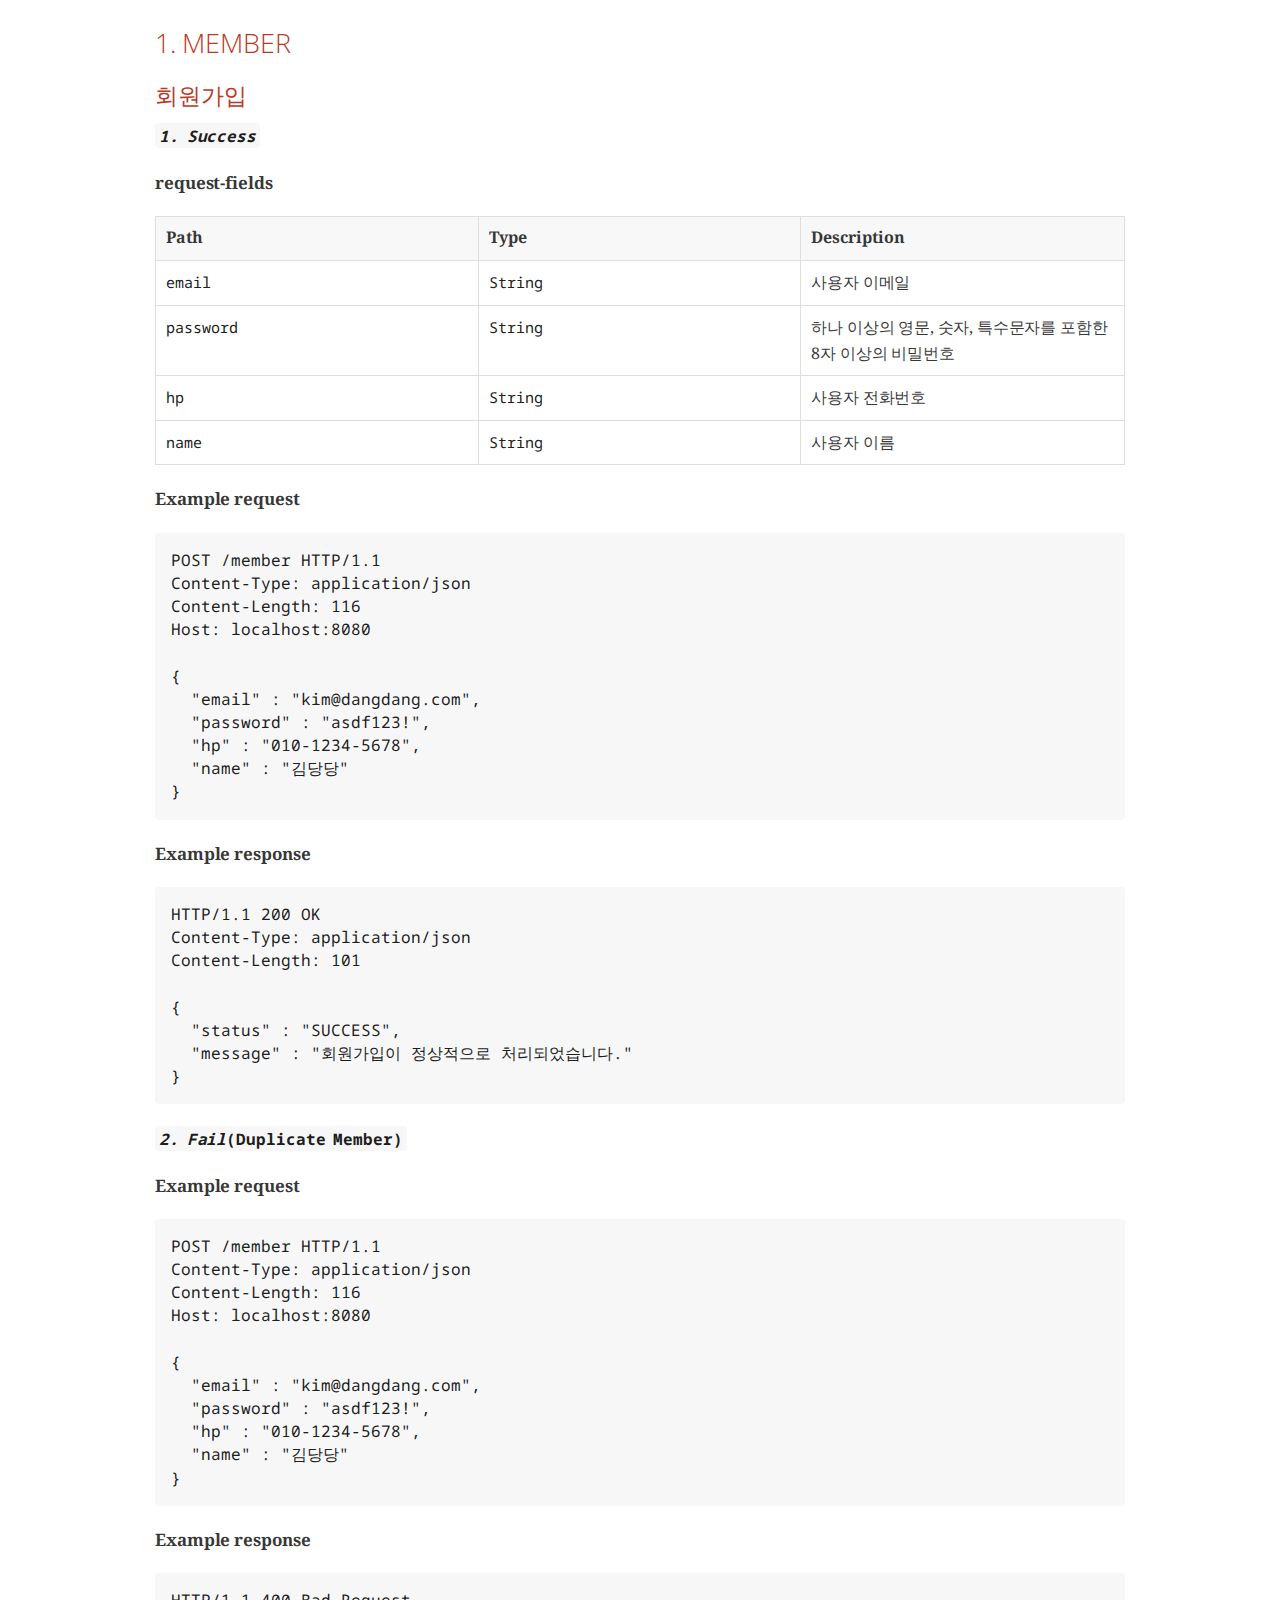
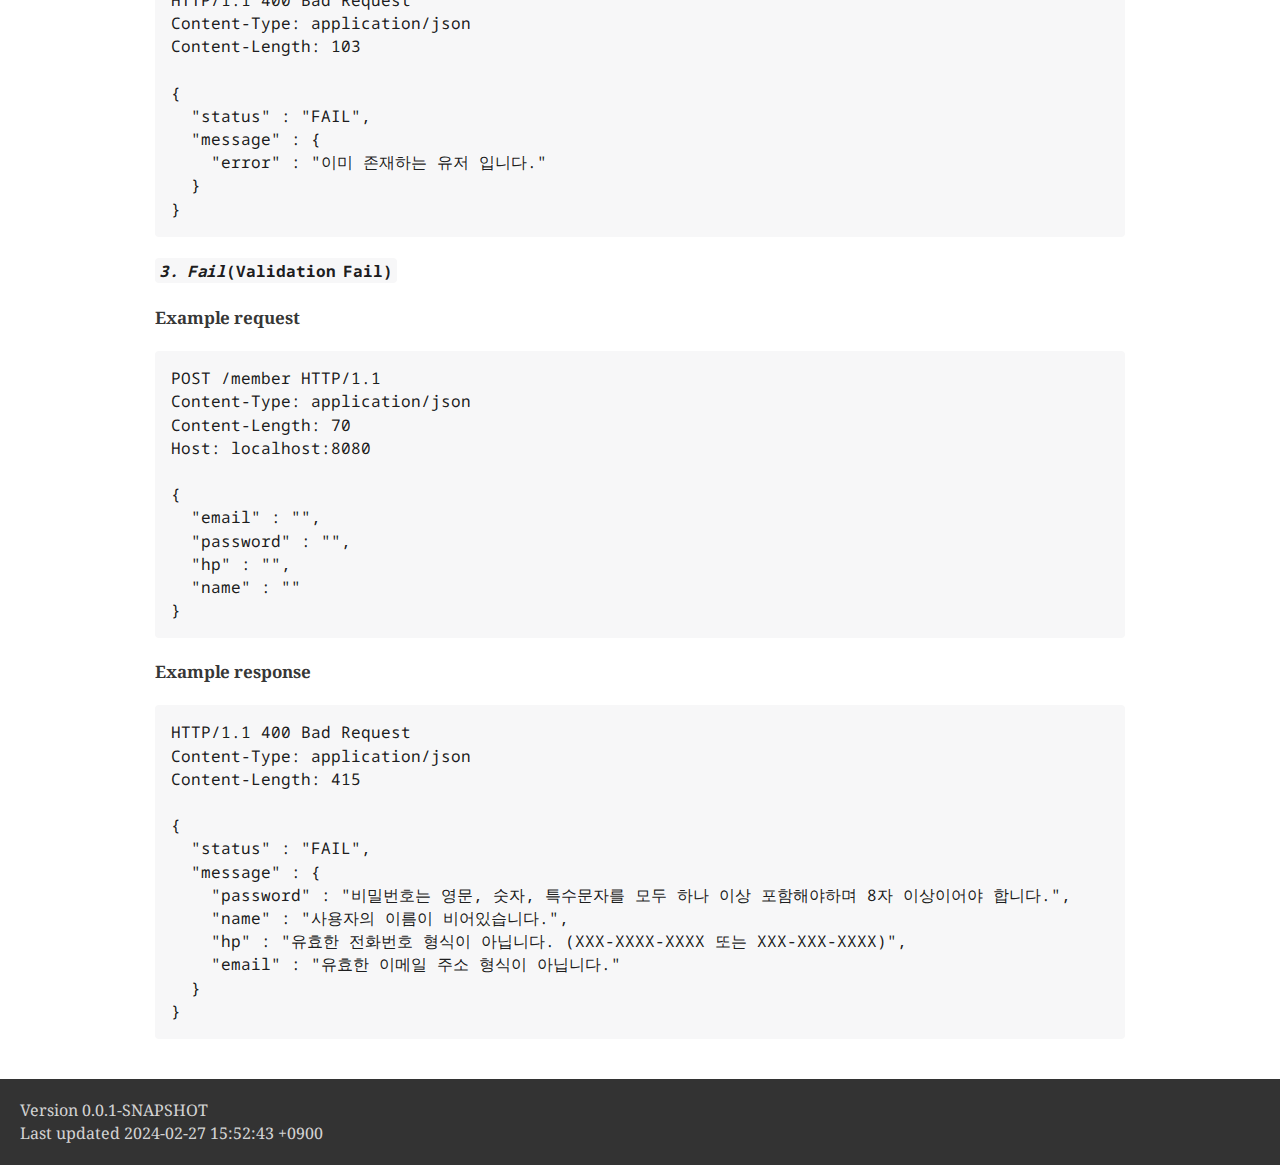
==== commit c7d0b321: "feat: OAuth2 개발 진행 중 / 리프레시 토큰 도메인 및 서비스 개발 - OAuth2 의존성 추가 - 시큐리티 설정 수정 및 디렉토리 조정" ====
--- a/src/main/resources/static/docs/api-guide.html
+++ b/src/main/resources/static/docs/api-guide.html
@@ -591,8 +591,8 @@
   "status" : "FAIL",
   "message" : {
     "password" : "비밀번호는 영문, 숫자, 특수문자를 모두 하나 이상 포함해야하며 8자 이상이어야 합니다.",
+    "name" : "사용자의 이름이 비어있습니다.",
     "hp" : "유효한 전화번호 형식이 아닙니다. (XXX-XXXX-XXXX 또는 XXX-XXX-XXXX)",
-    "name" : "사용자의 이름이 비어있습니다.",
     "email" : "유효한 이메일 주소 형식이 아닙니다."
   }
 }</code></pre>
